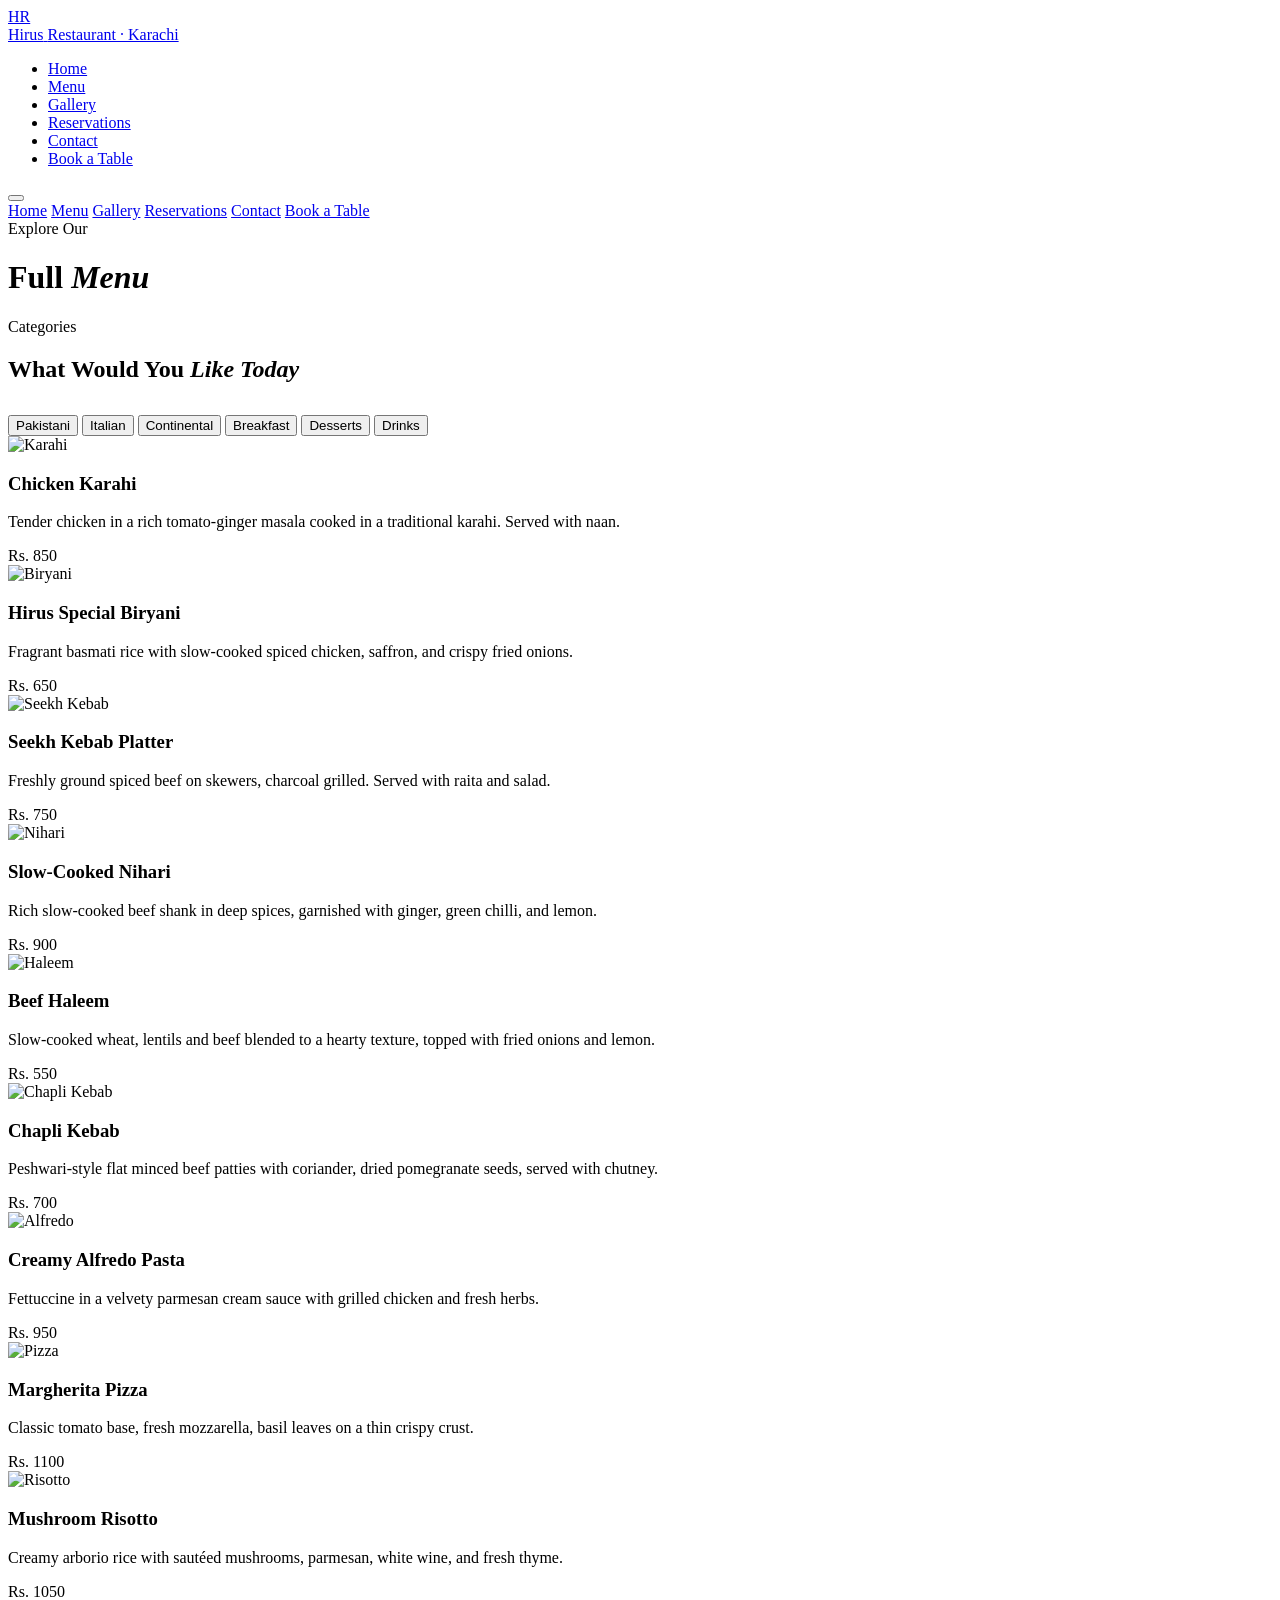
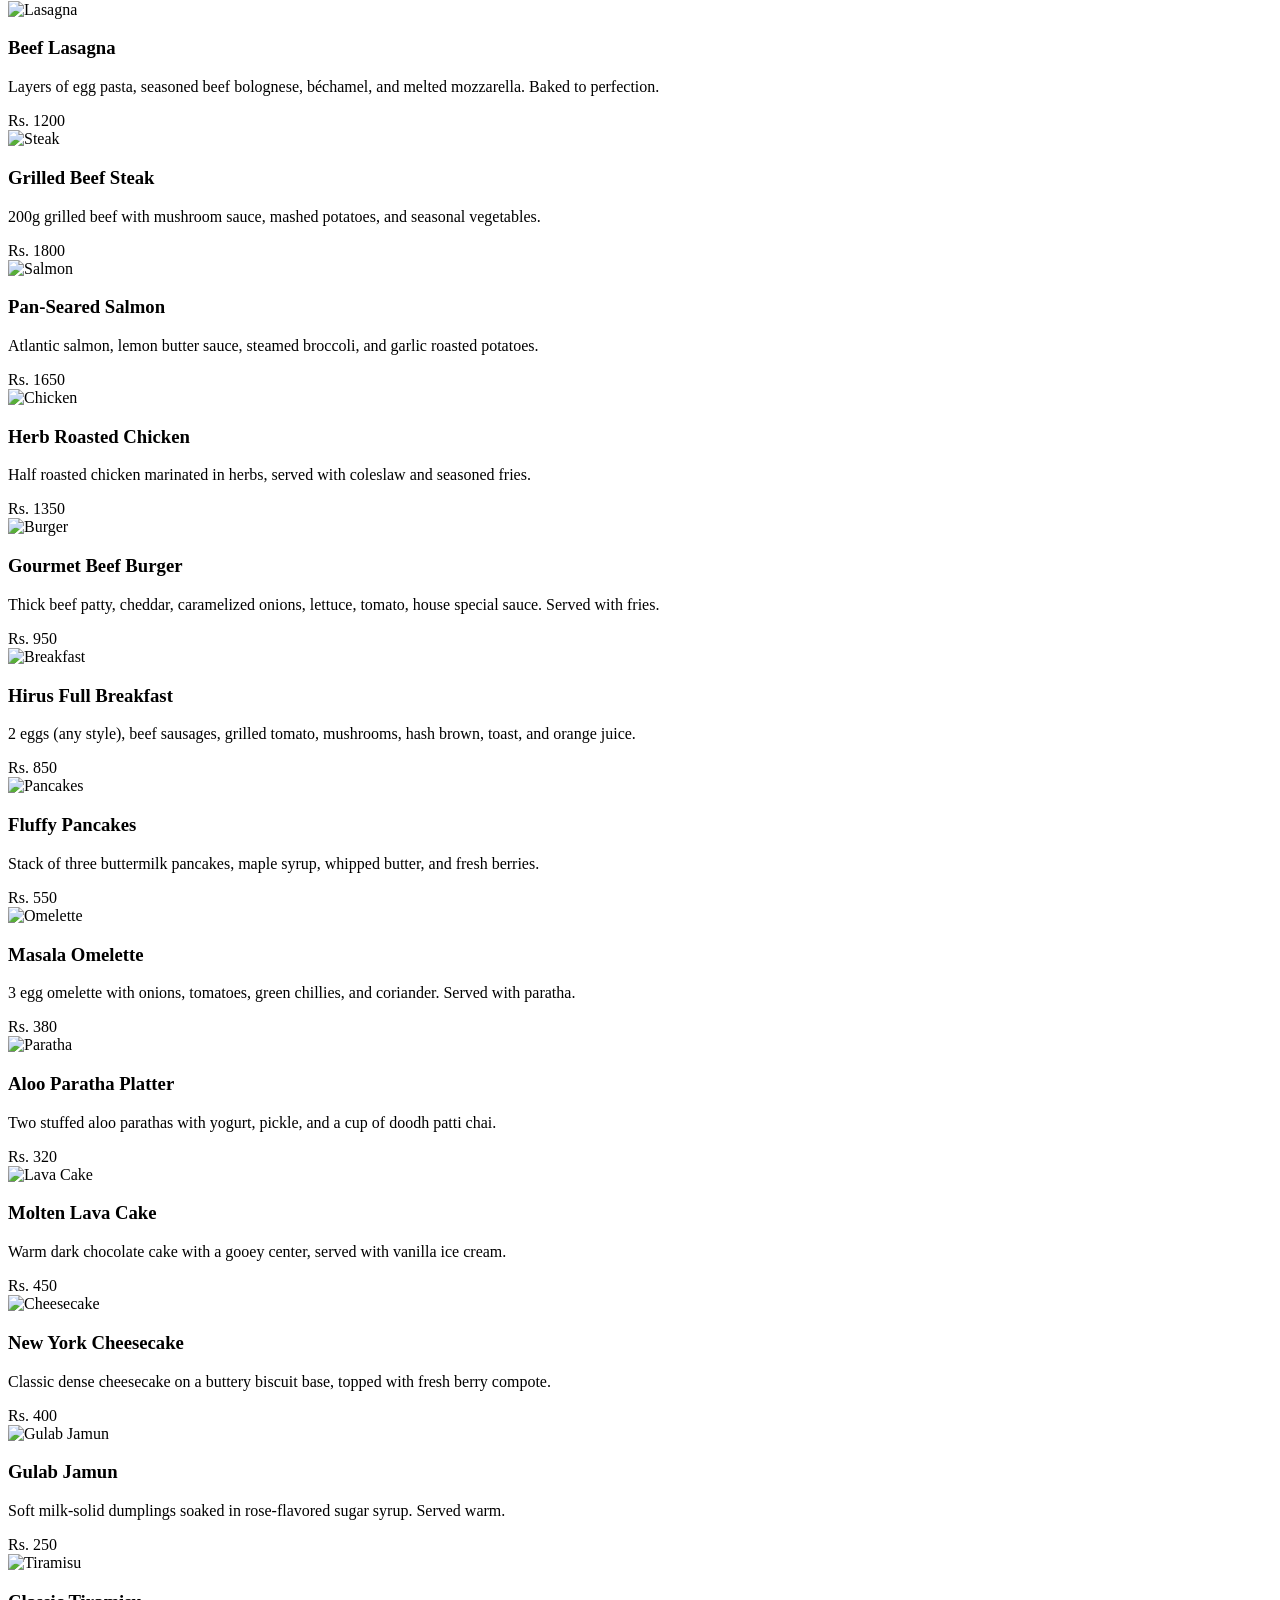
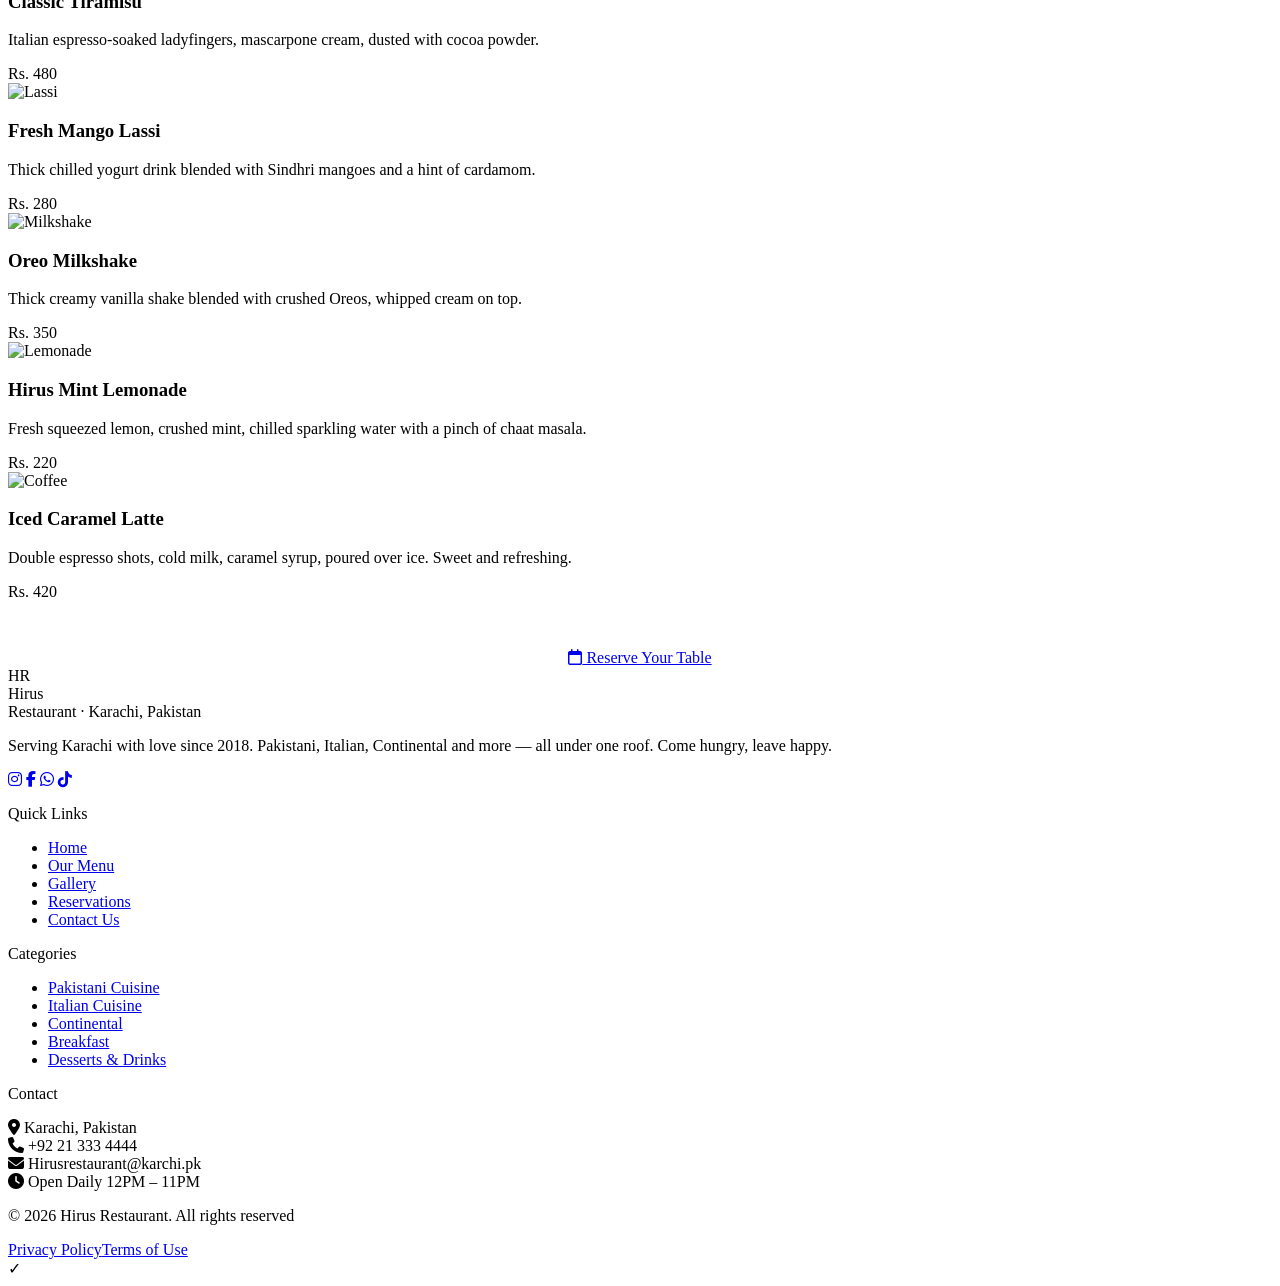
==== menu.html @ 0f2bf6b4 "Add initial menu HTML structure and content" ====
<!DOCTYPE html>
<html lang="en">
<head>
  <meta charset="UTF-8" />
  <meta name="viewport" content="width=device-width, initial-scale=1.0" />
  <title>menu — Hirus Restaurant Karachi</title>
  <link rel="stylesheet" href="style.css" />
  <link rel="stylesheet" href="https://cdnjs.cloudflare.com/ajax/libs/font-awesome/6.5.0/css/all.min.css" />
</head>
<body>

  <nav class="navbar scrolled" id="navbar">
    <a href="index.html" class="nav-logo">
      <div class="logo-icon">HR</div>
      <div class="logo-text">
        <span class="logo-name">Hirus</span>
        <span class="logo-sub">Restaurant · Karachi</span>
      </div>
    </a>
    <ul class="nav-links">
      <li><a href="index.html">Home</a></li>
      <li><a href="menu.html" class="active">Menu</a></li>
      <li><a href="gallery.html">Gallery</a></li>
      <li><a href="reservation.html">Reservations</a></li>
      <li><a href="contact.html">Contact</a></li>
      <li><a href="reservation.html" class="nav-book">Book a Table</a></li>
    </ul>
    <button class="hamburger" id="hamburger"><span></span><span></span><span></span></button>
  </nav>
  <div class="mobile-menu" id="mobileMenu">
    <a href="index.html">Home</a>
    <a href="menu.html">Menu</a>
    <a href="gallery.html">Gallery</a>
    <a href="reservation.html">Reservations</a>
    <a href="contact.html">Contact</a>
    <a href="reservation.html" class="mobile-book">Book a Table</a>
  </div>

  <!-- page hero -->
  <div class="page-hero">
    <div class="page-hero-bg" style="background-image:url('https://images.unsplash.com/photo-1504674900247-0877df9cc836?w=1800&q=80');"></div>
    <div class="page-hero-overlay"></div>
    <div class="page-hero-content">
      <span class="eyebrow" style="color:var(--terra-light);">Explore Our</span>
      <h1>Full <em style="font-style:italic;color:var(--terra-light);">Menu</em></h1>
    </div>
  </div>

  <!-- menu section -->
  <section class="section menu-page-section">
    <div class="section-inner">
      <div class="section-header reveal" style="margin-bottom:2rem;">
        <span class="eyebrow">Categories</span>
        <h2 class="section-title">What Would You <em>Like Today</em></h2>
        <div class="divider"></div>
      </div>

      <!-- tabs -->
      <div class="menu-page-tabs reveal">
        <button class="menu-page-tab active" data-menu="pk"> Pakistani</button>
        <button class="menu-page-tab" data-menu="it"> Italian</button>
        <button class="menu-page-tab" data-menu="co"> Continental</button>
        <button class="menu-page-tab" data-menu="br"> Breakfast</button>
        <button class="menu-page-tab" data-menu="de"> Desserts</button>
        <button class="menu-page-tab" data-menu="dr"> Drinks</button>
      </div>

      <!-- pakistani -->
      <div class="menu-list active" id="menu-pk">
        <div class="menu-list-item reveal">
          <img src="https://images.unsplash.com/photo-1565557623262-b51c2513a641?w=200&q=80" class="menu-list-img" alt="Karahi" />
          <div class="menu-list-info">
            <h3 class="menu-list-name">Chicken Karahi</h3>
            <p class="menu-list-desc">Tender chicken in a rich tomato-ginger masala cooked in a traditional karahi. Served with naan.</p>
            <div class="menu-list-footer"><span class="menu-list-price">Rs. 850</span>
          </div>
          </div>
        </div>
        <div class="menu-list-item reveal">
          <img src="biryani.jpg" class="menu-list-img"alt="Biryani" />
          <div class="menu-list-info">
            <h3 class="menu-list-name">Hirus Special Biryani</h3>
            <p class="menu-list-desc">Fragrant basmati rice with slow-cooked spiced chicken, saffron, and crispy fried onions.</p>
            <div class="menu-list-footer"><span class="menu-list-price">Rs. 650</span></div>
          </div>
        </div>
        <div class="menu-list-item reveal">
          <img src="seekh kabab 2.jpg" class="menu-list-img" alt="Seekh Kebab" />
          <div class="menu-list-info">
            <h3 class="menu-list-name">Seekh Kebab Platter</h3>
            <p class="menu-list-desc">Freshly ground spiced beef on skewers, charcoal grilled. Served with raita and salad.</p>
            <div class="menu-list-footer"><span class="menu-list-price">Rs. 750</span></div>
          </div>
        </div>
        <div class="menu-list-item reveal">
          <img src="nihari.jpg" class="menu-list-img" alt="Nihari" />
          <div class="menu-list-info">
            <h3 class="menu-list-name">Slow-Cooked Nihari</h3>
            <p class="menu-list-desc">Rich slow-cooked beef shank in deep spices, garnished with ginger, green chilli, and lemon.</p>
            <div class="menu-list-footer"><span class="menu-list-price">Rs. 900</span></div>
          </div>
        </div>
        <div class="menu-list-item reveal">
          <img src="beef haleem.jpg" class="menu-list-img" alt="Haleem" />
          <div class="menu-list-info">
            <h3 class="menu-list-name">Beef Haleem</h3>
            <p class="menu-list-desc">Slow-cooked wheat, lentils and beef blended to a hearty texture, topped with fried onions and lemon.</p>
            <div class="menu-list-footer"><span class="menu-list-price">Rs. 550</span></div>
          </div>
        </div>
        <div class="menu-list-item reveal">
          <img src="chapli.jpg" class="menu-list-img" alt="Chapli Kebab" />
          <div class="menu-list-info">
            <h3 class="menu-list-name">Chapli Kebab</h3>
            <p class="menu-list-desc">Peshwari-style flat minced beef patties with coriander, dried pomegranate seeds, served with chutney.</p>
            <div class="menu-list-footer"><span class="menu-list-price">Rs. 700</span></div>
          </div>
        </div>
      </div>

      <!-- italian -->
      <div class="menu-list" id="menu-it">
        <div class="menu-list-item reveal">
          <img src="pasta.jpg" class="menu-list-img"alt="Alfredo" />
          <div class="menu-list-info">
            <h3 class="menu-list-name">Creamy Alfredo Pasta</h3>
            <p class="menu-list-desc">Fettuccine in a velvety parmesan cream sauce with grilled chicken and fresh herbs.</p>
            <div class="menu-list-footer"><span class="menu-list-price">Rs. 950</span></div>
          </div>
        </div>
        <div class="menu-list-item reveal">
          <img src="https://images.unsplash.com/photo-1565299624946-b28f40a0ae38?w=200&q=80" class="menu-list-img" alt="Pizza" />
          <div class="menu-list-info">
            <h3 class="menu-list-name">Margherita Pizza</h3>
            <p class="menu-list-desc">Classic tomato base, fresh mozzarella, basil leaves on a thin crispy crust.</p>
            <div class="menu-list-footer"><span class="menu-list-price">Rs. 1100</span></div>
          </div>
        </div>
        <div class="menu-list-item reveal">
          <img src="mashroom.jpg" class="menu-list-img" alt="Risotto" />
          <div class="menu-list-info">
            <h3 class="menu-list-name">Mushroom Risotto</h3>
            <p class="menu-list-desc">Creamy arborio rice with sautéed mushrooms, parmesan, white wine, and fresh thyme.</p>
            <div class="menu-list-footer"><span class="menu-list-price">Rs. 1050</span></div>
          </div>
        </div>
        <div class="menu-list-item reveal">
          <img src="beef lasagna.jpg" class="menu-list-img" alt="Lasagna" />
          <div class="menu-list-info">
            <h3 class="menu-list-name">Beef Lasagna</h3>
            <p class="menu-list-desc">Layers of egg pasta, seasoned beef bolognese, béchamel, and melted mozzarella. Baked to perfection.</p>
            <div class="menu-list-footer"><span class="menu-list-price">Rs. 1200</span></div>
          </div>
        </div>
      </div>

      <!-- continental -->
      <div class="menu-list" id="menu-co">
        <div class="menu-list-item reveal">
          <img src="https://images.unsplash.com/photo-1544025162-d76694265947?w=200&q=80" class="menu-list-img" alt="Steak" />
          <div class="menu-list-info">
            <h3 class="menu-list-name">Grilled Beef Steak</h3>
            <p class="menu-list-desc">200g grilled beef with mushroom sauce, mashed potatoes, and seasonal vegetables.</p>
            <div class="menu-list-footer"><span class="menu-list-price">Rs. 1800</span></div>
          </div>
        </div>
        <div class="menu-list-item reveal">
          <img src="https://images.unsplash.com/photo-1504674900247-0877df9cc836?w=200&q=80" class="menu-list-img" alt="Salmon" />
          <div class="menu-list-info">
            <h3 class="menu-list-name">Pan-Seared Salmon</h3>
            <p class="menu-list-desc">Atlantic salmon, lemon butter sauce, steamed broccoli, and garlic roasted potatoes.</p>
            <div class="menu-list-footer"><span class="menu-list-price">Rs. 1650</span></div>
          </div>
        </div>
        <div class="menu-list-item reveal">
          <img src="https://images.unsplash.com/photo-1432139555190-58524dae6a55?w=200&q=80" class="menu-list-img" alt="Chicken" />
          <div class="menu-list-info">
            <h3 class="menu-list-name">Herb Roasted Chicken</h3>
            <p class="menu-list-desc">Half roasted chicken marinated in herbs, served with coleslaw and seasoned fries.</p>
            <div class="menu-list-footer"><span class="menu-list-price">Rs. 1350</span></div>
          </div>
        </div>
        <div class="menu-list-item reveal">
          <img src="https://images.unsplash.com/photo-1568901346375-23c9450c58cd?w=200&q=80" class="menu-list-img" alt="Burger" />
          <div class="menu-list-info">
            <h3 class="menu-list-name">Gourmet Beef Burger</h3>
            <p class="menu-list-desc">Thick beef patty, cheddar, caramelized onions, lettuce, tomato, house special sauce. Served with fries.</p>
            <div class="menu-list-footer"><span class="menu-list-price">Rs. 950</span></div>
          </div>
        </div>
      </div>

      <!-- breakefast -->
      <div class="menu-list" id="menu-br">
        <div class="menu-list-item reveal">
          <img src="https://images.unsplash.com/photo-1533089860892-a7c6f0a88666?w=200&q=80" class="menu-list-img" alt="Breakfast" />
          <div class="menu-list-info">
            <h3 class="menu-list-name">Hirus Full Breakfast</h3>
            <p class="menu-list-desc">2 eggs (any style), beef sausages, grilled tomato, mushrooms, hash brown, toast, and orange juice.</p>
            <div class="menu-list-footer"><span class="menu-list-price">Rs. 850</span></div>
          </div>
        </div>
        <div class="menu-list-item reveal">
          <img src="https://images.unsplash.com/photo-1484723091739-30a097e8f929?w=200&q=80" class="menu-list-img" alt="Pancakes" />
          <div class="menu-list-info">
            <h3 class="menu-list-name">Fluffy Pancakes</h3>
            <p class="menu-list-desc">Stack of three buttermilk pancakes, maple syrup, whipped butter, and fresh berries.</p>
            <div class="menu-list-footer"><span class="menu-list-price">Rs. 550</span></div>
          </div>
        </div>
        <div class="menu-list-item reveal">
          <img src="https://images.unsplash.com/photo-1525351484163-7529414344d8?w=200&q=80" class="menu-list-img" alt="Omelette" />
          <div class="menu-list-info">
            <h3 class="menu-list-name">Masala Omelette</h3>
            <p class="menu-list-desc">3 egg omelette with onions, tomatoes, green chillies, and coriander. Served with paratha.</p>
            <div class="menu-list-footer"><span class="menu-list-price">Rs. 380</span></div>
          </div>
        </div>
        <div class="menu-list-item reveal">
          <img src="Aloo Paratha Platter" class="menu-list-img" alt="Paratha" />
          <div class="menu-list-info">
            <h3 class="menu-list-name">Aloo Paratha Platter</h3>
            <p class="menu-list-desc">Two stuffed aloo parathas with yogurt, pickle, and a cup of doodh patti chai.</p>
            <div class="menu-list-footer"><span class="menu-list-price">Rs. 320</span></div>
          </div>
        </div>
      </div>

      <!-- desserts -->
      <div class="menu-list" id="menu-de">
        <div class="menu-list-item reveal">
          <img src="lava cake.jpg" class="menu-list-img" alt="Lava Cake" />
          <div class="menu-list-info">
            <h3 class="menu-list-name">Molten Lava Cake</h3>
            <p class="menu-list-desc">Warm dark chocolate cake with a gooey center, served with vanilla ice cream.</p>
            <div class="menu-list-footer"><span class="menu-list-price">Rs. 450</span></div>
          </div>
        </div>
        <div class="menu-list-item reveal">
          <img src="newyork cheese cake.jpg" class="menu-list-img" alt="Cheesecake" />
          <div class="menu-list-info">
            <h3 class="menu-list-name">New York Cheesecake</h3>
            <p class="menu-list-desc">Classic dense cheesecake on a buttery biscuit base, topped with fresh berry compote.</p>
            <div class="menu-list-footer"><span class="menu-list-price">Rs. 400</span></div>
          </div>
        </div>
        <div class="menu-list-item reveal">
          <img src="jamun.jpg" class="menu-list-img" alt="Gulab Jamun" />
          <div class="menu-list-info">
            <h3 class="menu-list-name">Gulab Jamun</h3>
            <p class="menu-list-desc">Soft milk-solid dumplings soaked in rose-flavored sugar syrup. Served warm.</p>
            <div class="menu-list-footer"><span class="menu-list-price">Rs. 250</span></div>
          </div>
        </div>
        <div class="menu-list-item reveal">
          <img src="https://images.unsplash.com/photo-1551024506-0bccd828d307?w=200&q=80" class="menu-list-img" alt="Tiramisu" />
          <div class="menu-list-info">
            <h3 class="menu-list-name">Classic Tiramisu</h3>
            <p class="menu-list-desc">Italian espresso-soaked ladyfingers, mascarpone cream, dusted with cocoa powder.</p>
            <div class="menu-list-footer"><span class="menu-list-price">Rs. 480</span></div>
          </div>
        </div>
      </div>

      <!-- drinks -->
      <div class="menu-list" id="menu-dr">
        <div class="menu-list-item reveal">
          <img src="mango lasi.jpg" class="menu-list-img" alt="Lassi" />
          <div class="menu-list-info">
            <h3 class="menu-list-name">Fresh Mango Lassi</h3>
            <p class="menu-list-desc">Thick chilled yogurt drink blended with Sindhri mangoes and a hint of cardamom.</p>
            <div class="menu-list-footer"><span class="menu-list-price">Rs. 280</span></div>
          </div>
        </div>
        <div class="menu-list-item reveal">
          <img src="oreo shake.jpg" class="menu-list-img" alt="Milkshake" />
          <div class="menu-list-info">
            <h3 class="menu-list-name">Oreo Milkshake</h3>
            <p class="menu-list-desc">Thick creamy vanilla shake blended with crushed Oreos, whipped cream on top.</p>
            <div class="menu-list-footer"><span class="menu-list-price">Rs. 350</span><span class="menu-badge"></span></div>
          </div>
        </div>
        <div class="menu-list-item reveal">
          <img src="https://images.unsplash.com/photo-1544145945-f90425340c7e?w=200&q=80" class="menu-list-img" alt="Lemonade" />
          <div class="menu-list-info">
            <h3 class="menu-list-name">Hirus Mint Lemonade</h3>
            <p class="menu-list-desc">Fresh squeezed lemon, crushed mint, chilled sparkling water with a pinch of chaat masala.</p>
            <div class="menu-list-footer"><span class="menu-list-price">Rs. 220</span><span class="menu-badge"></span></div>
          </div>
        </div>
        <div class="menu-list-item reveal">
          <img src="https://images.unsplash.com/photo-1556679343-c7306c1976bc?w=200&q=80" class="menu-list-img" alt="Coffee" />
          <div class="menu-list-info">
            <h3 class="menu-list-name">Iced Caramel Latte</h3>
            <p class="menu-list-desc">Double espresso shots, cold milk, caramel syrup, poured over ice. Sweet and refreshing.</p>
            <div class="menu-list-footer"><span class="menu-list-price">Rs. 420</span></div>
          </div>
        </div>
      </div>

      <div style="text-align:center;margin-top:3rem;" class="reveal">
        <a href="reservation.html" class="btn-primary"><i class="far fa-calendar"></i> Reserve Your Table</a>
      </div>
    </div>
  </section>


  <!-- footer -->
  <footer class="footer">
    <div class="footer-inner">
      <div class="footer-top">
        <div>
          <div class="footer-logo-name"><div class="footer-logo-icon">HR</div>Hirus</div>
          <div class="footer-tagline">Restaurant · Karachi, Pakistan</div>
          <p class="footer-about">Serving Karachi with love since 2018. Pakistani, Italian, Continental and more —
            all under one roof. Come hungry, leave happy.</p>
          <div class="social-links">
            <a href="#" class="social-link"><i class="fab fa-instagram"></i></a>
            <a href="#" class="social-link"><i class="fab fa-facebook-f"></i></a>
            <a href="#" class="social-link"><i class="fab fa-whatsapp"></i></a>
            <a href="#" class="social-link"><i class="fab fa-tiktok"></i></a>
          </div>
        </div>
        <div>
          <p class="footer-col-title">Quick Links</p>
          <ul class="footer-links">
            <li><a href="index.html">Home</a></li>
            <li><a href="menu.html">Our Menu</a></li>
            <li><a href="gallery.html">Gallery</a></li>
            <li><a href="reservation.html">Reservations</a></li>
            <li><a href="contact.html">Contact Us</a></li>
          </ul>
        </div>
        <div>
          <p class="footer-col-title">Categories</p>
          <ul class="footer-links">
            <li><a href="#">Pakistani Cuisine</a></li>
            <li><a href="#">Italian Cuisine</a></li>
            <li><a href="#">Continental</a></li>
            <li><a href="#">Breakfast</a></li>
            <li><a href="#">Desserts & Drinks</a></li>
          </ul>
        </div>
        <div>
          <p class="footer-col-title">Contact</p>
          <div class="footer-contact-item"><i class="fas fa-map-marker-alt"></i> Karachi, Pakistan</div>
          <div class="footer-contact-item"><i class="fas fa-phone"></i> +92 21 333 4444</div>
          <div class="footer-contact-item"><i class="fas fa-envelope"></i> Hirusrestaurant@karchi.pk</div>
          <div class="footer-contact-item"><i class="fas fa-clock"></i> Open Daily 12PM – 11PM</div>
        </div>
      </div>
      <div class="footer-bottom">
        <p class="footer-copy">© 2026 Hirus Restaurant. All rights reserved</p>
        <div class="footer-bottom-links"><a href="#">Privacy Policy</a><a href="#">Terms of Use</a></div>
      </div>
    </div>
  </footer>

  <div class="toast" id="cartToast"><span class="toast-icon">✓</span><span id="toastMsg"></span></div>


 <!-- JS  -->
  <script>
    const navbar = document.getElementById('navbar');
    window.addEventListener('scroll', () => navbar.classList.toggle('scrolled', window.scrollY > 60));

    const hamburger = document.getElementById('hamburger');
    const mobileMenu = document.getElementById('mobileMenu');
    hamburger.addEventListener('click', () => {
      hamburger.classList.toggle('active');
      mobileMenu.classList.toggle('open');
      document.body.style.overflow = mobileMenu.classList.contains('open') ? 'hidden' : '';
    });
    mobileMenu.querySelectorAll('a').forEach(l => l.addEventListener('click', () => {
      hamburger.classList.remove('active'); mobileMenu.classList.remove('open'); document.body.style.overflow = '';
    }));

    // Menu page tabs
    document.querySelectorAll('.menu-page-tab').forEach(tab => {
      tab.addEventListener('click', () => {
        document.querySelectorAll('.menu-page-tab').forEach(t => t.classList.remove('active'));
        document.querySelectorAll('.menu-list').forEach(l => l.classList.remove('active'));
        tab.classList.add('active');
        const target = document.getElementById('menu-' + tab.dataset.menu);
        if (target) {
          target.classList.add('active');
          target.querySelectorAll('.reveal').forEach((el, i) => {
            el.classList.remove('visible');
            setTimeout(() => el.classList.add('visible'), i * 80);
          });
        }
      });
    });

    function subscribeNews() {
      const email = document.getElementById('newsEmail').value.trim();
      if (!email || !email.includes('@')) return;
      document.getElementById('newsMsg').style.display = 'block';
      document.getElementById('newsEmail').value = '';
    }

    const ro = new IntersectionObserver(entries => {
      entries.forEach((e, i) => { if (e.isIntersecting) { setTimeout(() => e.target.classList.add('visible'), i * 80); ro.unobserve(e.target); } });
    }, { threshold: 0.1 });
    document.querySelectorAll('.reveal').forEach(el => ro.observe(el));
  </script>
</body>
</html>
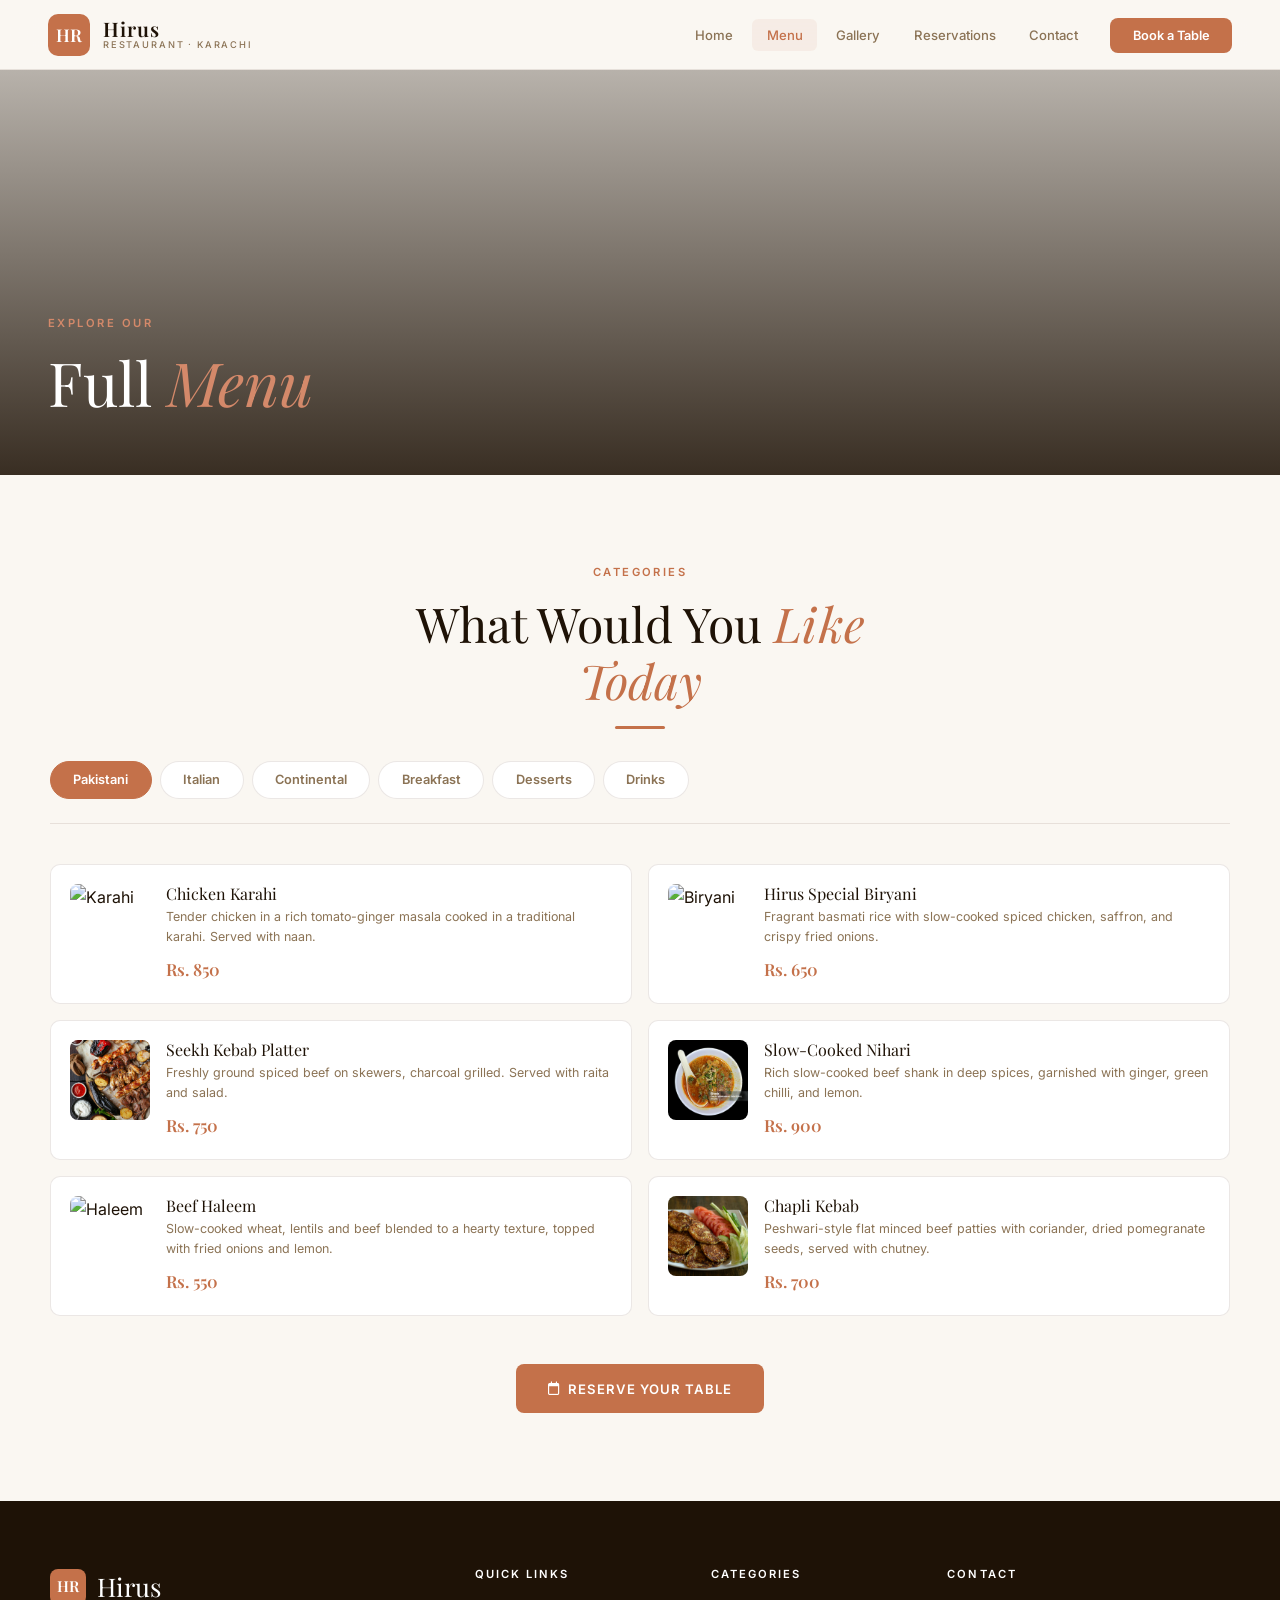
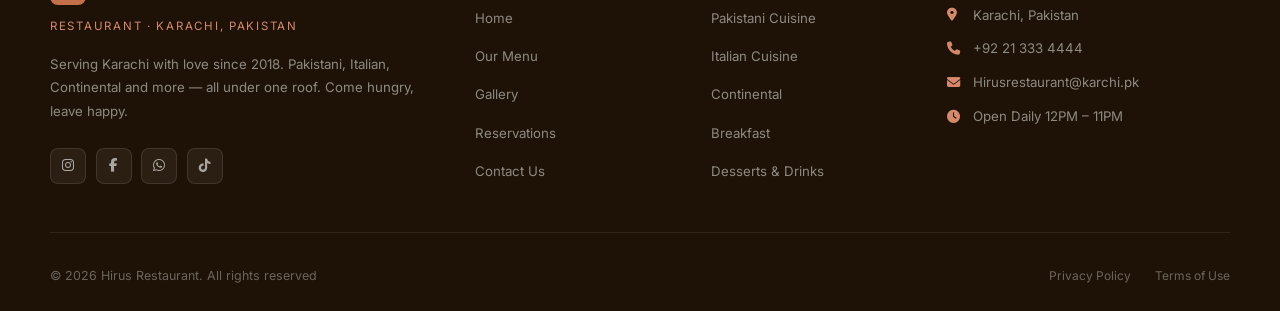
==== commit ef62258f: "Update menu.html" ====
--- a/menu.html
+++ b/menu.html
@@ -217,7 +217,7 @@
           </div>
         </div>
         <div class="menu-list-item reveal">
-          <img src="Aloo Paratha Platter" class="menu-list-img" alt="Paratha" />
+          <img src="aloo paratha.jpg" class="menu-list-img" alt="Paratha" />
           <div class="menu-list-info">
             <h3 class="menu-list-name">Aloo Paratha Platter</h3>
             <p class="menu-list-desc">Two stuffed aloo parathas with yogurt, pickle, and a cup of doodh patti chai.</p>
--- a/style.css
+++ b/style.css
@@ -0,0 +1,1480 @@
+/* hirus style */
+@import url('https://fonts.googleapis.com/css2?family=Playfair+Display:ital,wght@0,400;0,600;1,400&family=Inter:wght@300;400;500;600&display=swap');
+
+/*────────────reset─ */
+*, *::before, *::after { margin: 0; padding: 0; box-sizing: border-box; }
+
+:root {
+  --cream:       #FAF7F2;
+  --beige:       #F0EAE0;
+  --beige-dark:  #E5DDD0;
+  --brown:       #5C3D2E;
+  --terra:       #C4714A;
+  --terra-light: #D4896A;
+  --dark:        #1E1206;
+  --muted:       #8B7355;
+  --white:       #FFFFFF;
+  --border:      rgba(92,61,46,0.12);
+  --font-display: 'Playfair Display', serif;
+  --font-body:    'Inter', sans-serif;
+  --shadow-sm:   0 2px 12px rgba(92,61,46,0.08);
+  --shadow-md:   0 8px 32px rgba(92,61,46,0.12);
+  --shadow-lg:   0 20px 60px rgba(92,61,46,0.15);
+  --transition:  0.3s ease;
+  --radius:      8px;
+}
+
+html { scroll-behavior: smooth; font-size: 16px; }
+
+body {
+  background-color: var(--cream);
+  color: var(--dark);
+  font-family: var(--font-body);
+  font-weight: 400;
+  line-height: 1.7;
+  overflow-x: hidden;
+}
+
+img { display: block; width: 100%; object-fit: cover; }
+a  { text-decoration: none; color: inherit; }
+ul { list-style: none; }
+
+/* ─── scolling effect─────── */
+::-webkit-scrollbar { width: 5px; }
+::-webkit-scrollbar-track { background: var(--beige); }
+::-webkit-scrollbar-thumb { background: var(--terra); border-radius: 3px; }
+
+/* ─── typography ─────────────────────────────── */
+h1, h2, h3, h4 {
+  font-family: var(--font-display);
+  font-weight: 400;
+  line-height: 1.2;
+  color: var(--dark);
+}
+
+.eyebrow {
+  font-family: var(--font-body);
+  font-size: 0.7rem;
+  font-weight: 600;
+  letter-spacing: 0.22em;
+  text-transform: uppercase;
+  color: var(--terra);
+  display: block;
+  margin-bottom: 0.8rem;
+}
+
+.section-title {
+  font-size: clamp(1.9rem, 4vw, 3rem);
+  margin-bottom: 1rem;
+  color: var(--dark);
+}
+
+.section-title em { font-style: italic; color: var(--terra); }
+
+.section-body {
+  font-size: 0.95rem;
+  color: var(--muted);
+  line-height: 1.85;
+  max-width: 520px;
+}
+
+/* ─── buttons ──────── */
+.btn-primary {
+  display: inline-flex;
+  align-items: center;
+  gap: 0.5rem;
+  padding: 0.85rem 2rem;
+  background: var(--terra);
+  color: var(--white);
+  font-family: var(--font-body);
+  font-size: 0.82rem;
+  font-weight: 600;
+  letter-spacing: 0.08em;
+  border: none;
+  border-radius: var(--radius);
+  cursor: pointer;
+  transition: var(--transition);
+  text-transform: uppercase;
+}
+
+.btn-primary:hover {
+  background: var(--brown);
+  transform: translateY(-2px);
+  box-shadow: var(--shadow-md);
+}
+
+.btn-outline {
+  display: inline-flex;
+  align-items: center;
+  gap: 0.5rem;
+  padding: 0.85rem 2rem;
+  background: transparent;
+  color: var(--terra);
+  font-family: var(--font-body);
+  font-size: 0.82rem;
+  font-weight: 600;
+  letter-spacing: 0.08em;
+  border: 2px solid var(--terra);
+  border-radius: var(--radius);
+  cursor: pointer;
+  transition: var(--transition);
+  text-transform: uppercase;
+}
+
+.btn-outline:hover {
+  background: var(--terra);
+  color: var(--white);
+  transform: translateY(-2px);
+}
+
+.btn-white {
+  display: inline-flex;
+  align-items: center;
+  gap: 0.5rem;
+  padding: 0.85rem 2rem;
+  background: var(--white);
+  color: var(--terra);
+  font-family: var(--font-body);
+  font-size: 0.82rem;
+  font-weight: 600;
+  letter-spacing: 0.08em;
+  border: none;
+  border-radius: var(--radius);
+  cursor: pointer;
+  transition: var(--transition);
+  text-transform: uppercase;
+}
+
+.btn-white:hover {
+  background: var(--cream);
+  transform: translateY(-2px);
+}
+
+/* ─── navbar────── */
+.navbar {
+  position: fixed;
+  top: 0; left: 0; right: 0;
+  z-index: 1000;
+  background: rgba(250,247,242,0.92);
+  backdrop-filter: blur(16px);
+  -webkit-backdrop-filter: blur(16px);
+  border-bottom: 1px solid var(--border);
+  padding: 0 3rem;
+  height: 70px;
+  display: flex;
+  align-items: center;
+  justify-content: space-between;
+  transition: box-shadow 0.3s ease;
+}
+
+.navbar.scrolled { box-shadow: var(--shadow-sm); }
+
+/* logo */
+.nav-logo {
+  display: flex;
+  align-items: center;
+  gap: 0.8rem;
+  text-decoration: none;
+}
+
+.logo-icon {
+  width: 42px;
+  height: 42px;
+  background: var(--terra);
+  border-radius: 10px;
+  display: flex;
+  align-items: center;
+  justify-content: center;
+  font-family: var(--font-display);
+  font-size: 1.1rem;
+  font-weight: 600;
+  color: var(--white);
+  letter-spacing: -0.02em;
+  flex-shrink: 0;
+}
+
+.logo-text { display: flex; flex-direction: column; line-height: 1.1; }
+
+.logo-name {
+  font-family: var(--font-display);
+  font-size: 1.25rem;
+  font-weight: 600;
+  color: var(--dark);
+  letter-spacing: 0.05em;
+}
+
+.logo-sub {
+  font-size: 0.58rem;
+  font-weight: 500;
+  letter-spacing: 0.2em;
+  text-transform: uppercase;
+  color: var(--muted);
+}
+
+/* nav links */
+.nav-links {
+  display: flex;
+  align-items: center;
+  gap: 0.3rem;
+}
+
+.nav-links a {
+  font-size: 0.82rem;
+  font-weight: 500;
+  color: var(--muted);
+  padding: 0.5rem 0.9rem;
+  border-radius: 6px;
+  transition: var(--transition);
+  position: relative;
+}
+
+.nav-links a:hover,
+.nav-links a.active {
+  color: var(--terra);
+  background: rgba(196,113,74,0.08);
+}
+
+.nav-book {
+  margin-left: 0.8rem;
+  padding: 0.6rem 1.4rem !important;
+  background: var(--terra) !important;
+  color: var(--white) !important;
+  border-radius: var(--radius) !important;
+  font-weight: 600 !important;
+  font-size: 0.8rem !important;
+}
+
+.nav-book:hover {
+  background: var(--brown) !important;
+  color: var(--white) !important;
+}
+
+/* humbergr */
+.hamburger {
+  display: none;
+  flex-direction: column;
+  justify-content: center;
+  align-items: center;
+  width: 40px;
+  height: 40px;
+  background: var(--beige);
+  border: none;
+  border-radius: 8px;
+  cursor: pointer;
+  gap: 5px;
+  transition: var(--transition);
+}
+
+.hamburger:hover { background: var(--beige-dark); }
+
+.hamburger span {
+  display: block;
+  width: 20px;
+  height: 2px;
+  background: var(--brown);
+  border-radius: 2px;
+  transition: var(--transition);
+}
+
+.hamburger.active { background: var(--terra); }
+.hamburger.active span { background: var(--white); }
+.hamburger.active span:nth-child(1) { transform: translateY(7px) rotate(45deg); }
+.hamburger.active span:nth-child(2) { opacity: 0; transform: scaleX(0); }
+.hamburger.active span:nth-child(3) { transform: translateY(-7px) rotate(-45deg); }
+
+/* Mobile menu */
+.mobile-menu {
+  position: fixed;
+  inset: 0;
+  background: var(--cream);
+  z-index: 999;
+  display: flex;
+  flex-direction: column;
+  align-items: center;
+  justify-content: center;
+  gap: 0.5rem;
+  transform: translateY(-100%);
+  transition: transform 0.45s cubic-bezier(0.77,0,0.175,1);
+  padding: 2rem;
+}
+
+.mobile-menu.open { transform: translateY(0); }
+
+.mobile-menu a {
+  font-family: var(--font-display);
+  font-size: 2rem;
+  color: var(--dark);
+  padding: 0.6rem 2rem;
+  border-radius: var(--radius);
+  transition: var(--transition);
+  width: 100%;
+  text-align: center;
+}
+
+.mobile-menu a:hover { color: var(--terra); background: var(--beige); }
+
+.mobile-book {
+  margin-top: 1rem;
+  background: var(--terra) !important;
+  color: var(--white) !important;
+  font-size: 1rem !important;
+  font-family: var(--font-body) !important;
+  font-weight: 600;
+}
+
+/* ─page top paddinf */
+.page-top { padding-top: 70px; }
+
+/* ─── hero */
+.hero {
+  position: relative;
+  min-height: 92vh;
+  display: flex;
+  align-items: center;
+  overflow: hidden;
+  background: var(--beige);
+}
+
+.hero-bg {
+  position: absolute;
+  inset: 0;
+  background-image: url('https://images.unsplash.com/photo-1414235077428-338989a2e8c0?w=1800&q=85');
+  background-size: cover;
+  background-position: center;
+}
+
+.hero-overlay {
+  position: absolute;
+  inset: 0;
+  background: linear-gradient(
+    105deg,
+    rgba(250,247,242,0.97) 0%,
+    rgba(250,247,242,0.88) 42%,
+    rgba(250,247,242,0.25) 100%
+  );
+}
+
+.hero-content {
+  position: relative;
+  z-index: 2;
+  padding: 5rem 3rem 4rem;
+  max-width: 620px;
+}
+
+.hero-badge {
+  display: inline-flex;
+  align-items: center;
+  gap: 0.5rem;
+  background: rgba(196,113,74,0.1);
+  border: 1px solid rgba(196,113,74,0.25);
+  padding: 0.45rem 1rem;
+  border-radius: 50px;
+  font-size: 0.72rem;
+  font-weight: 600;
+  letter-spacing: 0.1em;
+  text-transform: uppercase;
+  color: var(--terra);
+  margin-bottom: 1.5rem;
+}
+
+.hero-badge span { font-size: 0.85rem; }
+
+.hero-title {
+  font-size: clamp(2.6rem, 5.5vw, 4.2rem);
+  line-height: 1.1;
+  margin-bottom: 1.4rem;
+  color: var(--dark);
+}
+
+.hero-title em {
+  font-style: italic;
+  color: var(--terra);
+  display: block;
+}
+
+.hero-subtitle {
+  font-size: 1rem;
+  color: var(--muted);
+  margin-bottom: 2.2rem;
+  max-width: 460px;
+  line-height: 1.8;
+}
+
+.hero-buttons {
+  display: flex;
+  gap: 1rem;
+  flex-wrap: wrap;
+  margin-bottom: 3rem;
+}
+
+.hero-stats {
+  display: flex;
+  gap: 2.5rem;
+  padding-top: 2rem;
+  border-top: 1px solid var(--border);
+}
+
+.hero-stat .num {
+  font-family: var(--font-display);
+  font-size: 1.8rem;
+  color: var(--terra);
+  line-height: 1;
+}
+
+.hero-stat .lbl {
+  font-size: 0.72rem;
+  color: var(--muted);
+  margin-top: 3px;
+  font-weight: 500;
+}
+
+/* ─── section shared*/
+.section {
+  padding: 5.5rem 3rem;
+}
+
+.section-inner {
+  max-width: 1180px;
+  margin: 0 auto;
+}
+
+.section-header {
+  text-align: center;
+  max-width: 580px;
+  margin: 0 auto 3.5rem;
+}
+
+.divider {
+  width: 50px;
+  height: 3px;
+  background: var(--terra);
+  border-radius: 2px;
+  margin: 1rem auto 0;
+}
+
+.divider-left {
+  margin-left: 0;
+}
+
+/* ──about section*/
+.about-section { background: var(--white); }
+
+.about-grid {
+  display: grid;
+  grid-template-columns: 1fr 1fr;
+  gap: 5rem;
+  align-items: center;
+}
+
+
+/*relative image logic 
+   developer : Hira Naz
+   fb and insta : myra_dev*/
+.about-imgs {
+  position: relative;
+}
+
+.about-img-main {
+  width: 100%;
+  height: 500px;
+  border-radius: 12px;
+  object-fit: cover;
+}
+
+.about-img-small {
+  position: absolute;
+  bottom: -2rem;
+  right: -2rem;
+  width: 45%;
+  height: 200px;
+  border-radius: 10px;
+  border: 5px solid var(--white);
+  object-fit: cover;
+  box-shadow: var(--shadow-lg);
+}
+
+.about-since {
+  position: absolute;
+  top: 1.5rem;
+  left: -1.5rem;
+  background: var(--terra);
+  color: var(--white);
+  padding: 1.2rem;
+  border-radius: 12px;
+  text-align: center;
+  box-shadow: var(--shadow-md);
+  min-width: 90px;
+}
+
+.about-since .yr { font-family: var(--font-display); font-size: 1.6rem; line-height: 1; }
+.about-since .est { font-size: 0.6rem; font-weight: 600; letter-spacing: 0.15em; text-transform: uppercase; opacity: 0.85; margin-top: 3px; }
+
+.about-features {
+  display: grid;
+  grid-template-columns: 1fr 1fr;
+  gap: 1rem;
+  margin: 2rem 0;
+}
+
+.about-feat {
+  display: flex;
+  align-items: flex-start;
+  gap: 0.7rem;
+  padding: 1rem;
+  background: var(--cream);
+  border-radius: var(--radius);
+  border: 1px solid var(--border);
+}
+
+.about-feat-icon {
+  font-size: 1.3rem;
+  flex-shrink: 0;
+}
+
+.about-feat-text strong {
+  display: block;
+  font-size: 0.82rem;
+  font-weight: 600;
+  color: var(--dark);
+  margin-bottom: 2px;
+}
+
+.about-feat-text span {
+  font-size: 0.75rem;
+  color: var(--muted);
+}
+
+/* ─── catelgories menu */
+.menu-section { background: var(--cream); }
+
+.menu-tabs {
+  display: flex;
+  gap: 0.5rem;
+  margin-bottom: 2.5rem;
+  flex-wrap: wrap;
+  justify-content: center;
+}
+
+.menu-tab {
+  padding: 0.6rem 1.4rem;
+  font-size: 0.8rem;
+  font-weight: 600;
+  letter-spacing: 0.06em;
+  background: var(--white);
+  border: 1.5px solid var(--border);
+  color: var(--muted);
+  border-radius: 50px;
+  cursor: pointer;
+  transition: var(--transition);
+  font-family: var(--font-body);
+  display: flex;
+  align-items: center;
+  gap: 0.4rem;
+}
+
+.menu-tab:hover,
+.menu-tab.active {
+  background: var(--terra);
+  border-color: var(--terra);
+  color: var(--white);
+}
+
+.menu-content { display: none; }
+.menu-content.active { display: block; }
+
+.menu-grid {
+  display: grid;
+  grid-template-columns: repeat(3, 1fr);
+  gap: 1.5rem;
+}
+
+.menu-card {
+  background: var(--white);
+  border-radius: 12px;
+  overflow: hidden;
+  border: 1px solid var(--border);
+  transition: var(--transition);
+  box-shadow: var(--shadow-sm);
+}
+
+.menu-card:hover {
+  transform: translateY(-4px);
+  box-shadow: var(--shadow-md);
+}
+
+.menu-card-img {
+  width: 100%;
+  height: 200px;
+  object-fit: cover;
+}
+
+.menu-card-body { padding: 1.2rem; }
+
+.menu-card-tag {
+  font-size: 0.65rem;
+  font-weight: 600;
+  letter-spacing: 0.15em;
+  text-transform: uppercase;
+  color: var(--terra);
+  margin-bottom: 0.4rem;
+  display: block;
+}
+
+.menu-card-name {
+  font-family: var(--font-display);
+  font-size: 1.1rem;
+  color: var(--dark);
+  margin-bottom: 0.4rem;
+}
+
+.menu-card-desc {
+  font-size: 0.8rem;
+  color: var(--muted);
+  line-height: 1.6;
+  margin-bottom: 0.9rem;
+}
+
+.menu-card-footer {
+  display: flex;
+  justify-content: space-between;
+  align-items: center;
+}
+
+.menu-card-price {
+  font-family: var(--font-display);
+  font-size: 1.2rem;
+  color: var(--terra);
+  font-weight: 600;
+}
+
+.menu-card-btn {
+  padding: 0.4rem 0.9rem;
+  background: var(--cream);
+  border: 1.5px solid var(--border);
+  color: var(--brown);
+  font-size: 0.72rem;
+  font-weight: 600;
+  border-radius: 6px;
+  cursor: pointer;
+  transition: var(--transition);
+  font-family: var(--font-body);
+  transform: translateY(-2px);
+}
+
+.menu-card-btn:hover {
+  background: var(--terra);
+  border-color: var(--terra);
+  color: var(--white);
+}
+
+.menu-card-btn:active {
+    transform: scale(0.96);
+}
+
+
+/* ─slecial banner */
+.specials-banner {
+  /* pofessional background look which i saw on linkedin posts */
+background: linear-gradient(135deg, rgba(0,0,0,0.15) 0%, transparent 100%), var(--brown);
+  padding: 4rem 1.5rem;
+  text-align: center;
+  border-radius: 16px;
+margin: 2rem 1rem; 
+}
+
+.specials-banner h2 {
+  color: var(--white);
+  font-size: clamp(1.8rem, 3.5vw, 2.6rem);
+  margin-bottom: 0.8rem;
+}
+
+.specials-banner h2 em { color: var(--terra-light); }
+
+.specials-banner p {
+  color: rgba(255,255,255,0.7);
+  font-size: 0.95rem;
+  margin-bottom: 2rem;
+}
+
+/* ───why  us  section ──────── */
+.why-section { background: var(--beige); }
+
+.why-grid {
+  display: grid;
+  grid-template-columns: repeat(4, 1fr);
+  gap: 1.5rem;
+}
+
+.why-card {
+  background: var(--white);
+  padding: 2rem 1.5rem;
+  border-radius: 12px;
+  text-align: center;
+  border: 1px solid var(--border);
+  transition: var(--transition);
+}
+
+.why-card:hover {
+  transform: translateY(-4px);
+  box-shadow: var(--shadow-md);
+  border-color: var(--terra);
+}
+
+.why-icon {
+  font-size: 2.2rem;
+  margin-bottom: 1rem;
+  display: block;
+}
+
+.why-card h3 {
+  font-family: var(--font-display);
+  font-size: 1.05rem;
+  margin-bottom: 0.5rem;
+  color: var(--dark);
+}
+
+.why-card p {
+  font-size: 0.82rem;
+  color: var(--muted);
+  line-height: 1.7;
+}
+
+/* ──────gallery─── */
+.gallery-section { background: var(--white); }
+
+.gallery-grid {
+  display: grid;
+  grid-template-columns: repeat(3, 1fr);
+  grid-template-rows: auto auto;
+  gap: 1rem;
+}
+
+.gallery-item {
+  position: relative;
+  overflow: hidden;
+  border-radius: 10px;
+  cursor: pointer;
+}
+
+.gallery-item:first-child {
+  grid-row: span 2;
+}
+
+.gallery-item img {
+  width: 100%;
+  height: 220px;
+  object-fit: cover;
+  transition: transform 0.5s ease;
+  display: block;
+}
+
+.gallery-item:first-child img { height: 100%; min-height: 456px; }
+
+.gallery-item:hover img { transform: scale(1.06); }
+
+.gallery-overlay {
+  position: absolute;
+  inset: 0;
+  background: rgba(92,61,46,0.55);
+  display: flex;
+  align-items: center;
+  justify-content: center;
+  opacity: 0;
+  transition: opacity 0.35s;
+}
+
+.gallery-item:hover .gallery-overlay { opacity: 1; }
+
+.gallery-overlay span {
+  font-size: 1.8rem;
+  color: var(--white);
+}
+
+/* lightbox */
+.lightbox {
+  position: fixed;
+  inset: 0;
+  background: rgba(30,18,6,0.96);
+  z-index: 3000;
+  display: none;
+  align-items: center;
+  justify-content: center;
+}
+
+.lightbox.open { display: flex; }
+
+.lightbox-img {
+  max-width: 90vw;
+  max-height: 88vh;
+  object-fit: contain;
+  border-radius: 8px;
+}
+
+.lightbox-close {
+  position: absolute;
+  top: 1.5rem; right: 1.5rem;
+  width: 44px; height: 44px;
+  background: rgba(255,255,255,0.1);
+  border: none;
+  border-radius: 50%;
+  color: var(--white);
+  font-size: 1.4rem;
+  cursor: pointer;
+  transition: background 0.3s;
+  display: flex; align-items: center; justify-content: center;
+}
+
+.lightbox-close:hover { background: var(--terra); }
+
+/* ───testimonals */
+.testi-section { background: var(--cream); }
+
+.testi-grid {
+  display: grid;
+  grid-template-columns: repeat(3, 1fr);
+  gap: 1.5rem;
+}
+
+.testi-card {
+  background: var(--white);
+  padding: 2rem;
+  border-radius: 12px;
+  border: 1px solid var(--border);
+  box-shadow: var(--shadow-sm);
+  transition: var(--transition);
+}
+
+.testi-card:hover {
+  transform: translateY(-3px);
+  box-shadow: var(--shadow-md);
+}
+
+.testi-stars {
+  color: #F4A621;
+  font-size: 0.85rem;
+  letter-spacing: 0.1em;
+  margin-bottom: 1rem;
+}
+
+.testi-text {
+  font-size: 0.9rem;
+  color: var(--muted);
+  line-height: 1.75;
+  margin-bottom: 1.5rem;
+  font-style: italic;
+}
+
+.testi-author {
+  display: flex;
+  align-items: center;
+  gap: 0.8rem;
+}
+
+.testi-avatar {
+  width: 42px; height: 42px;
+  border-radius: 50%;
+  background: var(--beige);
+  display: flex;
+  align-items: center;
+  justify-content: center;
+  font-family: var(--font-display);
+  font-size: 1rem;
+  color: var(--terra);
+  font-weight: 600;
+  flex-shrink: 0;
+  border: 2px solid var(--beige-dark);
+}
+
+.testi-name { font-size: 0.85rem; font-weight: 600; color: var(--dark); }
+.testi-loc  { font-size: 0.72rem; color: var(--muted); }
+
+/* ─── RESERVATION ─────────────────────────────── */
+.res-section { background: var(--beige); }
+
+.res-grid {
+  display: grid;
+  grid-template-columns: 1fr 1fr;
+  gap: 4rem;
+  align-items: start;
+}
+
+.res-form-box {
+  background: var(--white);
+  padding: 2.5rem;
+  border-radius: 16px;
+  border: 1px solid var(--border);
+  box-shadow: var(--shadow-md);
+}
+
+.form-row { display: grid; grid-template-columns: 1fr 1fr; gap: 1rem; }
+
+.form-group { margin-bottom: 1.2rem; }
+
+.form-group label {
+  display: block;
+  font-size: 0.75rem;
+  font-weight: 600;
+  color: var(--brown);
+  letter-spacing: 0.08em;
+  text-transform: uppercase;
+  margin-bottom: 0.5rem;
+}
+
+.form-group input,
+.form-group select,
+.form-group textarea {
+  width: 100%;
+  padding: 0.8rem 1rem;
+  background: var(--cream);
+  border: 1.5px solid var(--border);
+  border-radius: var(--radius);
+  font-family: var(--font-body);
+  font-size: 0.88rem;
+  color: var(--dark);
+  outline: none;
+  transition: border-color 0.3s;
+  -webkit-appearance: none;
+  appearance: none;
+}
+
+.form-group input:focus,
+.form-group select:focus,
+.form-group textarea:focus {
+  border-color: var(--terra);
+  background: var(--white);
+}
+
+.form-group select {
+  background-image: url("data:image/svg+xml,%3Csvg xmlns='http://www.w3.org/2000/svg' width='12' height='8'%3E%3Cpath d='M1 1l5 5 5-5' stroke='%23C4714A' stroke-width='1.5' fill='none'/%3E%3C/svg%3E");
+  background-repeat: no-repeat;
+  background-position: right 1rem center;
+  background-color: var(--cream);
+  cursor: pointer;
+  padding-right: 2.5rem;
+}
+
+.form-group select option { background: var(--white); }
+.form-group textarea { resize: vertical; min-height: 100px; }
+
+.form-submit {
+  width: 100%;
+  padding: 0.95rem;
+  background: var(--terra);
+  color: var(--white);
+  border: none;
+  border-radius: var(--radius);
+  font-family: var(--font-body);
+  font-size: 0.88rem;
+  font-weight: 600;
+  cursor: pointer;
+  transition: var(--transition);
+  letter-spacing: 0.06em;
+  text-transform: uppercase;
+}
+
+.form-submit:hover { background: var(--brown); }
+
+.form-success {
+  display: none;
+  text-align: center;
+  padding: 3rem 2rem;
+}
+
+.form-success .check {
+  font-size: 3rem;
+  margin-bottom: 1rem;
+}
+
+.form-success h3 {
+  font-size: 1.5rem;
+  margin-bottom: 0.5rem;
+  color: var(--dark);
+}
+
+.form-success p { font-size: 0.88rem; color: var(--muted); }
+
+/*
+info side */
+.res-info { padding-top: 1rem; }
+
+.res-info-block {
+  margin-bottom: 2rem;
+  padding-bottom: 2rem;
+  border-bottom: 1px solid var(--border);
+}
+
+.res-info-block:last-child { border-bottom: none; }
+
+.res-info-label {
+  font-size: 0.7rem;
+  font-weight: 600;
+  letter-spacing: 0.2em;
+  text-transform: uppercase;
+  color: var(--terra);
+  margin-bottom: 1rem;
+}
+
+.hours-list { display: flex; flex-direction: column; gap: 0.5rem; }
+
+.hours-row {
+  display: flex;
+  justify-content: space-between;
+  font-size: 0.85rem;
+}
+
+.hours-row .day { color: var(--muted); }
+.hours-row .time { color: var(--dark); font-weight: 500; }
+.hours-row .closed { color: #e05c5c; }
+
+/* ──────contact and map────── */
+.contact-section { background: var(--white); }
+
+.contact-grid {
+  display: grid;
+  grid-template-columns: 1fr 1.5fr;
+  gap: 4rem;
+  align-items: start;
+}
+
+.contact-item {
+  display: flex;
+  align-items: flex-start;
+  gap: 1rem;
+  margin-bottom: 1.8rem;
+}
+
+.contact-icon {
+  width: 44px; height: 44px;
+  background: rgba(196,113,74,0.1);
+  border-radius: 10px;
+  display: flex;
+  align-items: center;
+  justify-content: center;
+  font-size: 1.1rem;
+  flex-shrink: 0;
+}
+
+.contact-item h4 {
+  font-size: 0.78rem;
+  font-weight: 600;
+  letter-spacing: 0.1em;
+  text-transform: uppercase;
+  color: var(--muted);
+  margin-bottom: 0.25rem;
+}
+
+.contact-item p {
+  font-size: 0.9rem;
+  color: var(--dark);
+  line-height: 1.6;
+}
+
+.map-embed {
+  border-radius: 12px;
+  overflow: hidden;
+  box-shadow: var(--shadow-md);
+  height: 380px;
+}
+
+.map-embed iframe {
+  width: 100%;
+  height: 100%;
+  border: none;
+}
+
+
+
+
+/* ───footer────── */
+.footer {
+  background: var(--dark);
+  color: rgba(255,255,255,0.7);
+  padding: 4rem 3rem 1.5rem;
+}
+
+.footer-inner { max-width: 1180px; margin: 0 auto; }
+
+.footer-top {
+  display: grid;
+  grid-template-columns: 2fr 1fr 1fr 1.5fr;
+  gap: 3rem;
+  padding-bottom: 3rem;
+  border-bottom: 1px solid rgba(255,255,255,0.08);
+  margin-bottom: 2rem;
+}
+
+.footer-logo-name {
+  font-family: var(--font-display);
+  font-size: 1.6rem;
+  color: var(--white);
+  display: flex;
+  align-items: center;
+  gap: 0.7rem;
+  margin-bottom: 0.5rem;
+}
+
+.footer-logo-icon {
+  width: 36px; height: 36px;
+  background: var(--terra);
+  border-radius: 8px;
+  display: flex;
+  align-items: center;
+  justify-content: center;
+  font-size: 0.95rem;
+  color: var(--white);
+  font-family: var(--font-display);
+  font-weight: 600;
+}
+
+.footer-tagline {
+  font-size: 0.72rem;
+  letter-spacing: 0.15em;
+  text-transform: uppercase;
+  color: var(--terra-light);
+  margin-bottom: 1rem;
+}
+
+.footer-about {
+  font-size: 0.83rem;
+  line-height: 1.8;
+  color: rgba(255,255,255,0.5);
+  margin-bottom: 1.5rem;
+}
+
+.social-links {
+  display: flex;
+  gap: 0.6rem;
+}
+
+.social-link {
+  width: 36px; height: 36px;
+  background: rgba(255,255,255,0.06);
+  border: 1px solid rgba(255,255,255,0.1);
+  border-radius: 8px;
+  display: flex;
+  align-items: center;
+  justify-content: center;
+  color: rgba(255,255,255,0.6);
+  font-size: 0.85rem;
+  transition: var(--transition);
+}
+
+.social-link:hover {
+  background: var(--terra);
+  border-color: var(--terra);
+  color: var(--white);
+}
+
+.footer-col-title {
+  font-size: 0.7rem;
+  font-weight: 600;
+  letter-spacing: 0.18em;
+  text-transform: uppercase;
+  color: var(--white);
+  margin-bottom: 1.2rem;
+}
+
+.footer-links {
+  display: flex;
+  flex-direction: column;
+  gap: 0.7rem;
+}
+
+.footer-links a {
+  font-size: 0.83rem;
+  color: rgba(255,255,255,0.5);
+  transition: color 0.3s;
+}
+
+.footer-links a:hover { color: var(--terra-light); }
+
+.footer-contact-item {
+  display: flex;
+  align-items: center;
+  gap: 0.6rem;
+  font-size: 0.83rem;
+  color: rgba(255,255,255,0.5);
+  margin-bottom: 0.7rem;
+}
+
+.footer-contact-item i { color: var(--terra-light); width: 16px; }
+
+.footer-bottom {
+  display: flex;
+  justify-content: space-between;
+  align-items: center;
+  flex-wrap: wrap;
+  gap: 1rem;
+}
+
+.footer-copy { font-size: 0.78rem; color: rgba(255,255,255,0.35); }
+
+.footer-bottom-links {
+  display: flex;
+  gap: 1.5rem;
+}
+
+.footer-bottom-links a {
+  font-size: 0.75rem;
+  color: rgba(255,255,255,0.35);
+  transition: color 0.3s;
+}
+
+.footer-bottom-links a:hover { color: var(--terra-light); }
+
+/* gallery page */
+.page-hero {
+  height: 45vh;
+  position: relative;
+  display: flex;
+  align-items: flex-end;
+  padding: 0 3rem 3.5rem;
+  margin-top: 70px;
+}
+
+.page-hero-bg {
+  position: absolute;
+  inset: 0;
+  background-size: cover;
+  background-position: center;
+}
+
+.page-hero-overlay {
+  position: absolute;
+  inset: 0;
+  background: linear-gradient(to top, rgba(30,18,6,0.88) 0%, rgba(30,18,6,0.3) 100%);
+}
+
+.page-hero-content { position: relative; z-index: 2; }
+
+.page-hero-content h1 { color: var(--white); font-size: clamp(2.2rem,5vw,3.8rem); }
+
+/* full gallery page */
+.gallery-page-grid {
+  display: grid;
+  grid-template-columns: repeat(3, 1fr);
+  gap: 1rem;
+}
+
+.gallery-filter-bar {
+  display: flex;
+    flex-wrap: wrap;
+    justify-content: center;   
+    gap: 10px;
+    margin-bottom: 2rem;
+    padding: 0 10px;
+  
+}
+
+.filter-btn {
+  padding: 0.55rem 1.2rem;
+  font-size: 0.78rem;
+  font-weight: 600;
+  background: var(--white);
+  border: 1.5px solid var(--border);
+  color: var(--muted);
+  border-radius: 50px;
+  cursor: pointer;
+  transition: var(--transition);
+  font-family: var(--font-body);
+}
+
+.filter-btn.active,
+.filter-btn:hover {
+  background: var(--terra);
+  border-color: var(--terra);
+  color: var(--white);
+}
+
+/* menu page */
+.menu-page-section { background: var(--cream); }
+
+.menu-page-tabs {
+  display: flex;
+  gap: 0.5rem;
+  flex-wrap: wrap;
+  margin-bottom: 2.5rem;
+  padding-bottom: 1.5rem;
+  border-bottom: 1px solid var(--border);
+}
+
+.menu-page-tab {
+  padding: 0.65rem 1.4rem;
+  font-size: 0.8rem;
+  font-weight: 600;
+  background: var(--white);
+  border: 1.5px solid var(--border);
+  color: var(--muted);
+  border-radius: 50px;
+  cursor: pointer;
+  transition: var(--transition);
+  font-family: var(--font-body);
+  display: flex;
+  align-items: center;
+  gap: 0.4rem;
+}
+
+.menu-page-tab.active,
+.menu-page-tab:hover {
+  background: var(--terra);
+  border-color: var(--terra);
+  color: var(--white);
+}
+
+.menu-list { display: none; }
+.menu-list.active { display: grid; grid-template-columns: 1fr 1fr; gap: 1rem; }
+
+.menu-list-item {
+  display: flex;
+  gap: 1rem;
+  padding: 1.2rem;
+  background: var(--white);
+  border-radius: 10px;
+  border: 1px solid var(--border);
+  transition: var(--transition);
+  align-items: flex-start;
+}
+
+.menu-list-item:hover {
+  border-color: var(--terra);
+  box-shadow: var(--shadow-sm);
+   transform: translateY(-5px);
+  cursor: pointer;
+}
+
+.menu-list-img {
+  width: 80px;
+  height: 80px;
+  border-radius: 8px;
+  object-fit: cover;
+  flex-shrink: 0;
+}
+
+.menu-list-info { flex: 1; }
+
+.menu-list-name {
+  font-family: var(--font-display);
+  font-size: 1rem;
+  color: var(--dark);
+  margin-bottom: 0.25rem;
+}
+
+.menu-list-desc {
+  font-size: 0.78rem;
+  color: var(--muted);
+  line-height: 1.6;
+  margin-bottom: 0.5rem;
+}
+
+.menu-list-footer {
+  display: flex;
+  justify-content: space-between;
+  align-items: center;
+}
+
+.menu-list-price {
+  font-family: var(--font-display);
+  font-size: 1.05rem;
+  color: var(--terra);
+  font-weight: 600;
+}
+
+.menu-badge {
+  font-size: 0.62rem;
+  font-weight: 600;
+  letter-spacing: 0.1em;
+  text-transform: uppercase;
+  padding: 2px 7px;
+  border-radius: 4px;
+  background: rgba(196,113,74,0.1);
+  color: var(--terra);
+}
+
+/* reveal */
+.reveal {
+  opacity: 0;
+  transform: translateY(25px);
+  transition: opacity 0.65s ease, transform 0.65s ease;
+}
+
+.reveal.visible {
+  opacity: 1;
+  transform: translateY(0);
+}
+
+
+.toast {
+  position: fixed;
+  bottom: 2rem;
+  right: 2rem;
+  background: var(--dark);
+  color: var(--white);
+  padding: 1rem 1.5rem;
+  border-radius: 10px;
+  font-size: 0.85rem;
+  box-shadow: var(--shadow-lg);
+  z-index: 9999;
+  display: flex;
+  align-items: center;
+  gap: 0.6rem;
+  transform: translateY(100px);
+  opacity: 0;
+  transition: all 0.4s ease;
+}
+
+.toast.show {
+  transform: translateY(0);
+  opacity: 1;
+}
+
+.toast-icon { font-size: 1.1rem; }
+
+/* responsiveness */
+@media (max-width: 1024px) {
+  .menu-grid { grid-template-columns: repeat(2, 1fr); }
+  .why-grid  { grid-template-columns: repeat(2, 1fr); }
+  .footer-top { grid-template-columns: 1fr 1fr; gap: 2rem; }
+  .about-grid { grid-template-columns: 1fr; gap: 2.5rem; }
+  .about-img-small { right: 0; }
+  .about-since { left: 0; }
+  .gallery-grid { grid-template-columns: 1fr 1fr; }
+  .gallery-item:first-child { grid-row: span 1; }
+  .gallery-item:first-child img { min-height: 220px; }
+  .testi-grid { grid-template-columns: 1fr 1fr; }
+  .res-grid { grid-template-columns: 1fr; }
+  .contact-grid { grid-template-columns: 1fr; }
+  .menu-list.active { grid-template-columns: 1fr; }
+}
+
+@media (max-width: 768px) {
+  .navbar { padding: 0 1.2rem; }
+  .nav-links { display: none; }
+  .hamburger { display: flex; }
+  .section { padding: 4rem 1.2rem; }
+  .page-hero { padding: 0 1.2rem 2.5rem; }
+  .hero-content { padding: 4rem 1.2rem 3rem; }
+  .hero-stats { gap: 1.5rem; }
+  .menu-grid { grid-template-columns: 1fr; }
+  .why-grid  { grid-template-columns: 1fr 1fr; }
+  .gallery-grid { grid-template-columns: 1fr 1fr; }
+  .testi-grid { grid-template-columns: 1fr; }
+  .footer { padding: 3rem 1.2rem 1.5rem; }
+  .footer-top { grid-template-columns: 1fr; }
+  .footer-bottom { flex-direction: column; text-align: center; }
+  .newsletter-form { flex-direction: column; }
+  .newsletter-form input { border-right: 1.5px solid rgba(255,255,255,0.3); border-bottom: none; border-radius: var(--radius) var(--radius) 0 0; }
+  .newsletter-form button { border-radius: 0 0 var(--radius) var(--radius); }
+  .about-features { grid-template-columns: 1fr; }
+  .form-row { grid-template-columns: 1fr; }
+  .gallery-page-grid { grid-template-columns: 1fr 1fr; }
+  .specials-banner { padding: 3rem 1.2rem; }
+  .newsletter-section { padding: 3rem 1.2rem; }
+}
+
+@media (max-width: 480px) {
+  .why-grid { grid-template-columns: 1fr; }
+  .gallery-grid { grid-template-columns: 1fr; }
+  .gallery-page-grid { grid-template-columns: 1fr; }
+  .hero-buttons { flex-direction: column; }
+  .herohiij-stats { flex-wrap: wrap; gap: 1rem; }
+}
